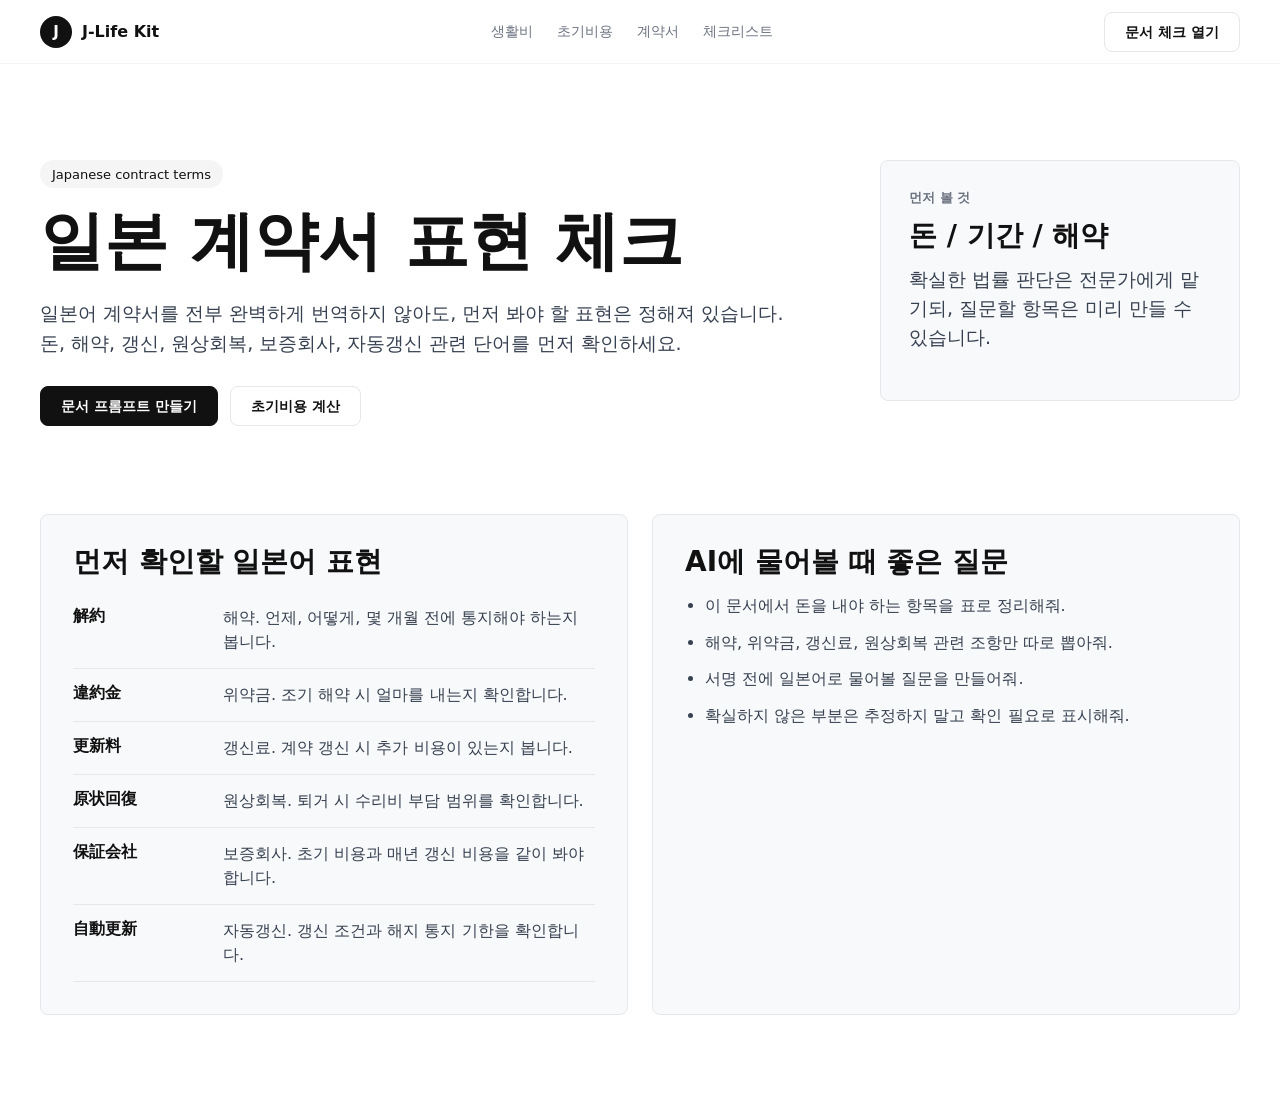
==== site/contract-check.html @ 6420df24 "Add SEO landing pages" ====
<!doctype html>
<html lang="ko">
  <head>
    <meta charset="utf-8">
    <meta name="viewport" content="width=device-width, initial-scale=1">
    <title>일본 계약서 표현 체크 | J-Life Kit</title>
    <meta name="description" content="일본 임대차 계약서와 안내문에서 먼저 확인해야 할 해약, 위약금, 갱신료, 원상회복, 보증회사 표현을 정리했습니다.">
    <link rel="canonical" href="https://attwist.github.io/project_koru/contract-check.html">
    <link rel="stylesheet" href="styles.css">
    <script async src="https://www.googletagmanager.com/gtag/js?id=G-FX58EGKP0C"></script>
    <script>
      window.dataLayer = window.dataLayer || [];
      function gtag(){dataLayer.push(arguments);}
      gtag("js", new Date());
      gtag("config", "G-FX58EGKP0C");
    </script>
  </head>
  <body class="seo-page">
    <header class="top-nav">
      <a class="brand" href="index.html">
        <span class="brand-mark">J</span>
        <span>J-Life Kit</span>
      </a>
      <nav class="nav-links" aria-label="SEO pages">
        <a href="living-cost.html">생활비</a>
        <a href="move-in-cost.html">초기비용</a>
        <a href="contract-check.html">계약서</a>
        <a href="moving-checklist.html">체크리스트</a>
      </nav>
      <a class="button-secondary nav-cta" href="index.html?tool=document&utm_source=seo_page&utm_medium=internal&utm_campaign=contract_check#tool-card">문서 체크 열기</a>
    </header>

    <main>
      <section class="seo-hero">
        <div>
          <span class="badge-pill">Japanese contract terms</span>
          <h1>일본 계약서 표현 체크</h1>
          <p>일본어 계약서를 전부 완벽하게 번역하지 않아도, 먼저 봐야 할 표현은 정해져 있습니다. 돈, 해약, 갱신, 원상회복, 보증회사, 자동갱신 관련 단어를 먼저 확인하세요.</p>
          <div class="seo-cta-row">
            <a class="button-primary" href="index.html?tool=document&utm_source=seo_page&utm_medium=internal&utm_campaign=contract_check#tool-card">문서 프롬프트 만들기</a>
            <a class="button-secondary" href="move-in-cost.html">초기비용 계산</a>
          </div>
        </div>
        <aside class="seo-stat-panel">
          <span>먼저 볼 것</span>
          <strong>돈 / 기간 / 해약</strong>
          <p>확실한 법률 판단은 전문가에게 맡기되, 질문할 항목은 미리 만들 수 있습니다.</p>
        </aside>
      </section>

      <section class="seo-layout">
        <article class="seo-panel">
          <h2>먼저 확인할 일본어 표현</h2>
          <table class="seo-table">
            <tbody>
              <tr><th>解約</th><td>해약. 언제, 어떻게, 몇 개월 전에 통지해야 하는지 봅니다.</td></tr>
              <tr><th>違約金</th><td>위약금. 조기 해약 시 얼마를 내는지 확인합니다.</td></tr>
              <tr><th>更新料</th><td>갱신료. 계약 갱신 시 추가 비용이 있는지 봅니다.</td></tr>
              <tr><th>原状回復</th><td>원상회복. 퇴거 시 수리비 부담 범위를 확인합니다.</td></tr>
              <tr><th>保証会社</th><td>보증회사. 초기 비용과 매년 갱신 비용을 같이 봐야 합니다.</td></tr>
              <tr><th>自動更新</th><td>자동갱신. 갱신 조건과 해지 통지 기한을 확인합니다.</td></tr>
            </tbody>
          </table>
        </article>

        <article class="seo-panel">
          <h2>AI에 물어볼 때 좋은 질문</h2>
          <ul class="seo-list">
            <li>이 문서에서 돈을 내야 하는 항목을 표로 정리해줘.</li>
            <li>해약, 위약금, 갱신료, 원상회복 관련 조항만 따로 뽑아줘.</li>
            <li>서명 전에 일본어로 물어볼 질문을 만들어줘.</li>
            <li>확실하지 않은 부분은 추정하지 말고 확인 필요로 표시해줘.</li>
          </ul>
        </article>
      </section>
    </main>
  </body>
</html>
---- site/styles.css ----
:root {
  --canvas: #ffffff;
  --primary: #111111;
  --primary-active: #242424;
  --surface-soft: #f8f9fa;
  --surface-card: #f5f5f5;
  --surface-strong: #e5e7eb;
  --surface-dark: #101010;
  --surface-dark-elevated: #1a1a1a;
  --hairline: #e5e7eb;
  --hairline-soft: #f3f4f6;
  --ink: #111111;
  --body: #374151;
  --muted: #6b7280;
  --muted-soft: #898989;
  --on-primary: #ffffff;
  --on-dark: #ffffff;
  --on-dark-soft: #a1a1aa;
  --accent: #3b82f6;
  --success: #10b981;
  --warning: #f59e0b;
  --error: #ef4444;
  --badge-orange: #fb923c;
  --badge-pink: #ec4899;
  --badge-violet: #8b5cf6;
  --badge-emerald: #34d399;
  --shadow-subtle: 0 1px 2px rgba(0, 0, 0, 0.05);
  --shadow-card: 0 4px 12px rgba(0, 0, 0, 0.08);
  --container: 1200px;
}

* {
  box-sizing: border-box;
}

html {
  scroll-behavior: smooth;
}

body {
  margin: 0;
  min-height: 100vh;
  color: var(--ink);
  background: var(--canvas);
  font-family: Inter, ui-sans-serif, system-ui, -apple-system, BlinkMacSystemFont, "Segoe UI", Roboto, sans-serif;
}

button,
input,
textarea {
  font: inherit;
}

button {
  cursor: pointer;
}

a {
  color: inherit;
  text-decoration: none;
}

h1,
h2,
h3,
p {
  margin-top: 0;
}

h1,
h2,
h3 {
  color: var(--ink);
  font-weight: 600;
  letter-spacing: 0;
}

h1 {
  margin-bottom: 24px;
  font-size: 64px;
  line-height: 1.05;
}

h2 {
  margin-bottom: 14px;
  font-size: 48px;
  line-height: 1.1;
}

h3 {
  margin-bottom: 10px;
  font-size: 18px;
  line-height: 1.35;
}

p {
  color: var(--body);
  line-height: 1.55;
}

.top-nav {
  position: sticky;
  top: 0;
  z-index: 20;
  display: grid;
  grid-template-columns: auto 1fr auto;
  align-items: center;
  gap: 24px;
  min-height: 64px;
  padding: 0 max(24px, calc((100vw - var(--container)) / 2));
  border-bottom: 1px solid var(--hairline-soft);
  background: rgba(255, 255, 255, 0.94);
  backdrop-filter: blur(12px);
}

.brand {
  display: inline-flex;
  align-items: center;
  gap: 10px;
  color: var(--ink);
  font-size: 16px;
  font-weight: 700;
  white-space: nowrap;
}

.brand-mark {
  display: inline-grid;
  place-items: center;
  width: 32px;
  height: 32px;
  border-radius: 50%;
  color: var(--on-primary);
  background: var(--primary);
  font-size: 15px;
  font-weight: 800;
}

.nav-links {
  display: flex;
  justify-content: center;
  gap: 24px;
}

.nav-links a,
.footer-links a {
  color: var(--muted);
  font-size: 14px;
  font-weight: 500;
}

.nav-actions {
  display: flex;
  align-items: center;
  justify-content: flex-end;
  gap: 10px;
}

.lang-switch,
.nav-pill-group {
  display: flex;
  align-items: center;
  gap: 4px;
  padding: 6px;
  border-radius: 9999px;
  background: var(--surface-soft);
}

.lang-button,
.tab {
  min-height: 36px;
  border: 0;
  border-radius: 8px;
  background: transparent;
  color: var(--muted);
  font-size: 14px;
  font-weight: 600;
}

.lang-button {
  min-width: 40px;
}

.tab {
  min-width: 96px;
  padding: 0 14px;
}

.lang-button.active,
.tab.active {
  color: var(--ink);
  background: var(--canvas);
  box-shadow: var(--shadow-subtle);
}

.button-primary,
.button-secondary {
  display: inline-flex;
  align-items: center;
  justify-content: center;
  min-height: 40px;
  padding: 0 20px;
  border-radius: 8px;
  font-size: 14px;
  font-weight: 600;
  line-height: 1;
}

.button-primary {
  border: 1px solid var(--primary);
  color: var(--on-primary);
  background: var(--primary);
}

.button-primary:active {
  background: var(--primary-active);
}

.button-secondary {
  border: 1px solid var(--hairline);
  color: var(--ink);
  background: var(--canvas);
}

.full-width {
  width: 100%;
}

.hero-band {
  display: grid;
  grid-template-columns: minmax(0, 0.82fr) minmax(620px, 1.18fr);
  gap: 48px;
  width: min(var(--container), calc(100% - 48px));
  margin: 0 auto;
  padding: 96px 0;
}

.hero-copy {
  align-self: center;
}

.hero-lede {
  max-width: 560px;
  margin-bottom: 28px;
  color: var(--body);
  font-size: 18px;
}

.hero-actions {
  display: flex;
  flex-wrap: wrap;
  gap: 12px;
  margin-bottom: 32px;
}

.hero-proof {
  display: grid;
  grid-template-columns: repeat(3, minmax(0, 1fr));
  gap: 12px;
  max-width: 520px;
}

.hero-proof div {
  padding: 16px;
  border: 1px solid var(--hairline);
  border-radius: 12px;
  background: var(--canvas);
}

.hero-proof strong {
  display: block;
  margin-bottom: 4px;
  color: var(--ink);
  font-size: 28px;
  font-weight: 600;
  line-height: 1;
}

.hero-proof span {
  color: var(--muted);
  font-size: 13px;
  font-weight: 500;
}

.badge-pill {
  display: inline-flex;
  align-items: center;
  min-height: 28px;
  margin-bottom: 20px;
  padding: 0 12px;
  border-radius: 9999px;
  color: var(--ink);
  background: var(--surface-card);
  font-size: 13px;
  font-weight: 500;
}

.hero-app-mockup-card {
  min-width: 0;
  border: 1px solid var(--hairline);
  border-radius: 16px;
  background: var(--canvas);
  box-shadow: var(--shadow-card);
  overflow: hidden;
}

.product-chrome {
  display: flex;
  align-items: center;
  justify-content: space-between;
  gap: 16px;
  min-height: 56px;
  padding: 0 20px;
  border-bottom: 1px solid var(--hairline);
  background: var(--surface-soft);
}

.window-dots {
  display: inline-flex;
  gap: 7px;
}

.window-dots span {
  width: 10px;
  height: 10px;
  border-radius: 50%;
  background: var(--surface-strong);
}

.window-dots span:nth-child(1) {
  background: var(--badge-orange);
}

.window-dots span:nth-child(2) {
  background: var(--warning);
}

.window-dots span:nth-child(3) {
  background: var(--success);
}

.chrome-title {
  display: flex;
  align-items: center;
  gap: 10px;
  color: var(--muted);
  font-size: 13px;
  font-weight: 500;
}

.chrome-title strong {
  display: inline-flex;
  align-items: center;
  min-height: 24px;
  padding: 0 8px;
  border-radius: 9999px;
  color: var(--ink);
  background: var(--canvas);
  font-size: 12px;
  font-weight: 700;
}

.tabs {
  margin: 18px 20px 0;
  overflow-x: auto;
}

.tool-panel {
  display: none;
  padding: 24px 20px 20px;
}

.tool-panel.active {
  display: block;
}

.panel-copy {
  display: flex;
  align-items: flex-end;
  justify-content: space-between;
  gap: 24px;
  margin-bottom: 18px;
}

.panel-copy h2 {
  margin-bottom: 0;
  font-size: 28px;
  line-height: 1.2;
}

.panel-copy p {
  max-width: 420px;
  margin-bottom: 0;
  color: var(--muted);
  font-size: 14px;
}

.grid {
  display: grid;
  gap: 16px;
}

.two-col {
  grid-template-columns: minmax(0, 1.08fr) minmax(280px, 0.92fr);
}

.input-panel {
  display: grid;
  grid-template-columns: repeat(2, minmax(0, 1fr));
  gap: 12px;
  align-content: start;
}

label {
  display: grid;
  gap: 6px;
  color: var(--muted);
  font-size: 13px;
  font-weight: 600;
}

input,
textarea {
  width: 100%;
  border: 1px solid var(--hairline);
  border-radius: 8px;
  background: var(--canvas);
  color: var(--ink);
  outline: none;
}

input {
  min-height: 40px;
  padding: 0 14px;
}

textarea {
  resize: vertical;
  padding: 12px 14px;
  line-height: 1.5;
}

input:focus,
textarea:focus {
  border-color: var(--ink);
}

.result-panel,
.progress-box {
  display: grid;
  gap: 12px;
  align-content: start;
  min-height: 100%;
  padding: 18px;
  border-radius: 12px;
  background: var(--surface-card);
}

.input-warning {
  display: none;
  padding: 10px 12px;
  border: 1px solid #fde68a;
  border-radius: 8px;
  color: #92400e;
  background: #fffbeb;
  font-size: 13px;
  line-height: 1.45;
}

.input-warning.active {
  display: block;
}

.metric {
  display: flex;
  align-items: center;
  justify-content: space-between;
  gap: 12px;
  min-height: 56px;
  padding: 12px 14px;
  border: 1px solid var(--hairline);
  border-radius: 8px;
  background: var(--canvas);
}

.metric span {
  color: var(--muted);
  font-size: 13px;
  font-weight: 600;
}

.metric strong {
  color: var(--ink);
  font-size: 22px;
  font-weight: 600;
  line-height: 1;
}

.primary-metric {
  color: var(--on-dark);
  border-color: var(--surface-dark);
  background: var(--surface-dark);
}

.primary-metric span,
.primary-metric strong {
  color: var(--on-dark);
}

.breakdown {
  display: grid;
  gap: 8px;
}

.breakdown-row {
  display: flex;
  justify-content: space-between;
  gap: 10px;
  min-height: 30px;
  color: var(--muted);
  font-size: 14px;
}

.breakdown-row strong {
  color: var(--ink);
  font-weight: 600;
}

.check-layout {
  display: grid;
  grid-template-columns: 250px minmax(0, 1fr);
  gap: 16px;
}

.progress-box strong {
  color: var(--ink);
  font-size: 36px;
  font-weight: 600;
  line-height: 1;
}

.progress-box > span {
  color: var(--muted);
  font-size: 13px;
  font-weight: 600;
}

.progress-track {
  height: 10px;
  overflow: hidden;
  border-radius: 9999px;
  background: var(--surface-strong);
}

#progress-fill {
  width: 0%;
  height: 100%;
  background: var(--primary);
  transition: width 0.2s ease;
}

.checklist {
  display: grid;
  grid-template-columns: repeat(2, minmax(0, 1fr));
  gap: 10px;
}

.check-item {
  display: flex;
  align-items: flex-start;
  gap: 10px;
  min-height: 58px;
  padding: 12px;
  border: 1px solid var(--hairline);
  border-radius: 12px;
  background: var(--canvas);
}

.check-item input {
  width: 18px;
  min-width: 18px;
  height: 18px;
  min-height: 18px;
  margin-top: 2px;
  accent-color: var(--primary);
}

.check-item span {
  color: var(--body);
  font-size: 14px;
  line-height: 1.42;
}

.document-input-panel {
  grid-template-columns: 1fr;
}

.upload-card {
  grid-column: 1 / -1;
  padding: 14px;
  border: 1px dashed var(--surface-strong);
  border-radius: 12px;
  background: var(--surface-soft);
}

.upload-card input {
  min-height: auto;
  padding: 0;
  border: 0;
  border-radius: 0;
  background: transparent;
}

.upload-card small {
  color: var(--muted);
  font-size: 12px;
  font-weight: 500;
  line-height: 1.45;
}

.image-preview {
  display: grid;
  grid-column: 1 / -1;
  place-items: center;
  min-height: 150px;
  overflow: hidden;
  border: 1px solid var(--hairline);
  border-radius: 12px;
  background: var(--canvas);
}

.image-preview.empty {
  padding: 18px;
  color: var(--muted);
  font-size: 13px;
  text-align: center;
}

.image-preview img {
  display: block;
  width: 100%;
  max-height: 260px;
  object-fit: contain;
}

.wide-field {
  grid-column: 1 / -1;
}

.doc-result {
  display: grid;
  gap: 8px;
}

.doc-result h3 {
  margin-bottom: 0;
  font-size: 16px;
}

.chips {
  display: flex;
  flex-wrap: wrap;
  gap: 8px;
  min-height: 40px;
}

.chip {
  display: inline-flex;
  align-items: center;
  min-height: 30px;
  padding: 0 10px;
  border-radius: 9999px;
  color: var(--ink);
  background: #fee2e2;
  font-size: 13px;
  font-weight: 600;
}

.chip.low {
  background: #dbeafe;
}

.section {
  width: min(var(--container), calc(100% - 48px));
  margin: 0 auto;
  padding: 96px 0;
  border-top: 1px solid var(--hairline-soft);
}

.section-heading {
  max-width: 760px;
  margin-bottom: 32px;
}

.section-heading.compact {
  max-width: 620px;
}

.section-heading h2 {
  margin-bottom: 14px;
}

.section-heading p {
  max-width: 680px;
  color: var(--muted);
  font-size: 17px;
}

.command-center {
  border-top: 0;
  padding-top: 0;
}

.command-grid {
  display: grid;
  grid-template-columns: 1.2fr 0.9fr 0.9fr;
  gap: 18px;
  margin-bottom: 18px;
}

.command-card {
  display: grid;
  align-content: start;
  gap: 12px;
  min-height: 260px;
  padding: 24px;
  border: 1px solid var(--hairline);
  border-radius: 12px;
  background: var(--canvas);
  box-shadow: var(--shadow-subtle);
}

.featured-command {
  color: var(--on-dark);
  border-color: var(--surface-dark);
  background: var(--surface-dark);
}

.command-card h3 {
  margin-bottom: 0;
  font-size: 22px;
}

.command-card p {
  margin-bottom: 8px;
  color: var(--muted);
}

.featured-command h3,
.featured-command p {
  color: var(--on-dark);
}

.featured-command p {
  color: var(--on-dark-soft);
}

.command-label {
  color: var(--muted-soft);
  font-size: 13px;
  font-weight: 700;
}

.featured-command .command-label {
  color: var(--on-dark-soft);
}

.metric-strip {
  display: grid;
  grid-template-columns: repeat(4, minmax(0, 1fr));
  border: 1px solid var(--hairline);
  border-radius: 12px;
  overflow: hidden;
  background: var(--canvas);
}

.metric-strip div {
  display: grid;
  gap: 5px;
  min-height: 92px;
  padding: 18px;
  border-right: 1px solid var(--hairline);
}

.metric-strip div:last-child {
  border-right: 0;
}

.metric-strip span {
  color: var(--muted);
  font-size: 13px;
  font-weight: 600;
}

.metric-strip strong {
  color: var(--ink);
  font-size: 18px;
  font-weight: 600;
}

.feature-band {
  border-top: 0;
}

.feature-grid,
.workflow-grid {
  display: grid;
  grid-template-columns: repeat(3, minmax(0, 1fr));
  gap: 24px;
}

.feature-card {
  min-height: 250px;
  padding: 32px;
  border-radius: 12px;
  background: var(--surface-card);
}

.feature-card p,
.product-mockup-card p,
.seed-card p {
  margin-bottom: 0;
  color: var(--muted);
}

.mini-icon {
  display: grid;
  place-items: center;
  width: 40px;
  height: 40px;
  margin-bottom: 28px;
  border-radius: 50%;
  color: var(--ink);
  background: var(--canvas);
  font-weight: 800;
}

.workflow-band {
  background: var(--canvas);
}

.product-mockup-card {
  min-height: 210px;
  padding: 24px;
  border: 1px solid var(--hairline);
  border-radius: 12px;
  background: var(--canvas);
  box-shadow: var(--shadow-subtle);
}

.step {
  display: inline-grid;
  place-items: center;
  width: 36px;
  height: 36px;
  margin-bottom: 26px;
  border-radius: 50%;
  color: var(--on-primary);
  background: var(--primary);
  font-size: 13px;
  font-weight: 700;
}

.content-band {
  width: 100%;
  max-width: none;
  padding-right: max(24px, calc((100vw - var(--container)) / 2));
  padding-left: max(24px, calc((100vw - var(--container)) / 2));
  background: var(--surface-soft);
}

.seed-grid {
  display: grid;
  grid-template-columns: repeat(4, minmax(0, 1fr));
  gap: 18px;
  width: min(var(--container), 100%);
}

.seed-card {
  min-height: 230px;
  padding: 24px;
  border: 1px solid var(--hairline);
  border-radius: 12px;
  background: var(--canvas);
}

.seed-card span {
  display: inline-flex;
  margin-bottom: 34px;
  color: var(--muted-soft);
  font-size: 13px;
  font-weight: 700;
}

.cta-band-light {
  display: grid;
  justify-items: center;
  width: min(var(--container), calc(100% - 48px));
  margin: 96px auto;
  padding: 48px;
  border-radius: 12px;
  background: var(--surface-card);
  text-align: center;
}

.cta-band-light h2 {
  max-width: 780px;
  margin-bottom: 12px;
  font-size: 36px;
  line-height: 1.15;
}

.cta-band-light p {
  max-width: 640px;
  margin-bottom: 24px;
  color: var(--muted);
}

.footer {
  color: var(--on-dark-soft);
  background: var(--surface-dark);
}

.footer-inner {
  display: grid;
  grid-template-columns: minmax(0, 1fr) auto;
  gap: 48px;
  width: min(var(--container), calc(100% - 48px));
  margin: 0 auto;
  padding: 64px 0;
}

.brand.on-dark {
  margin-bottom: 18px;
  color: var(--on-dark);
}

.brand.on-dark .brand-mark {
  color: var(--surface-dark);
  background: var(--on-dark);
}

.footer p {
  max-width: 560px;
  margin-bottom: 0;
  color: var(--on-dark-soft);
  font-size: 14px;
}

.footer-links {
  display: grid;
  grid-template-columns: repeat(2, minmax(120px, 1fr));
  gap: 12px 24px;
  align-content: start;
}

.footer-links a {
  color: var(--on-dark-soft);
}

.seo-page {
  background: var(--canvas);
}

.seo-hero {
  display: grid;
  grid-template-columns: minmax(0, 1fr) 360px;
  gap: 48px;
  width: min(var(--container), calc(100% - 48px));
  margin: 0 auto;
  padding: 96px 0 64px;
}

.seo-hero h1 {
  max-width: 820px;
}

.seo-hero p {
  max-width: 760px;
  font-size: 19px;
}

.seo-cta-row {
  display: flex;
  flex-wrap: wrap;
  gap: 12px;
  margin-top: 28px;
}

.seo-stat-panel,
.seo-panel {
  border: 1px solid var(--hairline);
  border-radius: 8px;
  background: var(--surface-soft);
}

.seo-stat-panel {
  align-self: start;
  padding: 28px;
}

.seo-stat-panel span {
  display: block;
  margin-bottom: 12px;
  color: var(--muted);
  font-size: 13px;
  font-weight: 700;
  text-transform: uppercase;
}

.seo-stat-panel strong {
  display: block;
  margin-bottom: 12px;
  font-size: 28px;
  line-height: 1.2;
}

.seo-layout {
  display: grid;
  grid-template-columns: repeat(2, minmax(0, 1fr));
  gap: 24px;
  width: min(var(--container), calc(100% - 48px));
  margin: 0 auto;
  padding: 24px 0 96px;
}

.seo-panel {
  padding: 32px;
}

.seo-panel h2 {
  font-size: 28px;
}

.seo-list {
  display: grid;
  gap: 12px;
  padding-left: 20px;
  color: var(--body);
  line-height: 1.55;
}

.seo-table {
  width: 100%;
  border-collapse: collapse;
}

.seo-table th,
.seo-table td {
  padding: 14px 0;
  border-bottom: 1px solid var(--hairline);
  text-align: left;
  vertical-align: top;
}

.seo-table th {
  width: 150px;
  padding-right: 20px;
  color: var(--ink);
  font-weight: 700;
}

.seo-table td {
  color: var(--body);
  line-height: 1.5;
}

.seo-cost-list {
  display: grid;
  gap: 10px;
}

.seo-cost-list div {
  display: flex;
  justify-content: space-between;
  gap: 18px;
  padding: 14px 0;
  border-bottom: 1px solid var(--hairline);
}

.seo-cost-list span {
  color: var(--body);
}

.seo-cost-list strong {
  white-space: nowrap;
}

.seo-cost-list .total {
  margin-top: 8px;
  padding-top: 20px;
  border-top: 2px solid var(--ink);
  border-bottom: 0;
  font-size: 18px;
}

@media (max-width: 1120px) {
  .hero-band {
    grid-template-columns: 1fr;
  }

  .hero-copy {
    max-width: 760px;
  }

  .feature-grid,
  .workflow-grid {
    grid-template-columns: repeat(2, minmax(0, 1fr));
  }

  .command-grid {
    grid-template-columns: 1fr;
  }

  .metric-strip {
    grid-template-columns: repeat(2, minmax(0, 1fr));
  }

  .metric-strip div:nth-child(2) {
    border-right: 0;
  }

  .metric-strip div:nth-child(-n + 2) {
    border-bottom: 1px solid var(--hairline);
  }

  .seed-grid {
    grid-template-columns: repeat(2, minmax(0, 1fr));
  }

  .seo-hero {
    grid-template-columns: 1fr;
  }
}

@media (max-width: 820px) {
  h1 {
    font-size: 42px;
  }

  h2 {
    font-size: 32px;
  }

  .top-nav {
    grid-template-columns: 1fr auto;
    min-height: auto;
    padding: 14px 16px;
  }

  .nav-links,
  .nav-cta {
    display: none;
  }

  .nav-actions {
    gap: 0;
  }

  .hero-band,
  .section,
  .cta-band-light,
  .footer-inner {
    width: min(100% - 24px, var(--container));
  }

  .hero-band,
  .section {
    padding: 64px 0;
  }

  .hero-proof,
  .feature-grid,
  .workflow-grid,
  .seed-grid,
  .metric-strip,
  .two-col,
  .check-layout,
  .checklist {
    grid-template-columns: 1fr;
  }

  .metric-strip div {
    border-right: 0;
    border-bottom: 1px solid var(--hairline);
  }

  .metric-strip div:last-child {
    border-bottom: 0;
  }

  .hero-app-mockup-card {
    border-radius: 12px;
  }

  .product-chrome {
    padding: 0 14px;
  }

  .tabs {
    margin-right: 14px;
    margin-left: 14px;
  }

  .tab {
    min-width: 88px;
  }

  .tool-panel {
    padding: 18px 14px 14px;
  }

  .panel-copy {
    display: block;
  }

  .panel-copy h2 {
    margin-bottom: 8px;
    font-size: 24px;
  }

  .input-panel {
    grid-template-columns: 1fr;
  }

  .content-band {
    padding-right: 12px;
    padding-left: 12px;
  }

  .cta-band-light {
    margin: 64px auto;
    padding: 32px 20px;
  }

  .footer-inner {
    grid-template-columns: 1fr;
  }

  .seo-hero,
  .seo-layout {
    grid-template-columns: 1fr;
    width: min(100% - 24px, var(--container));
  }
}

@media (max-width: 520px) {
  h1 {
    font-size: 34px;
  }

  .hero-lede,
  .section-heading p {
    font-size: 16px;
  }

  .hero-actions,
  .button-primary,
  .button-secondary {
    width: 100%;
  }

  .lang-switch {
    padding: 4px;
  }

  .lang-button {
    min-width: 34px;
    min-height: 34px;
  }

  .chrome-title span {
    display: none;
  }
}
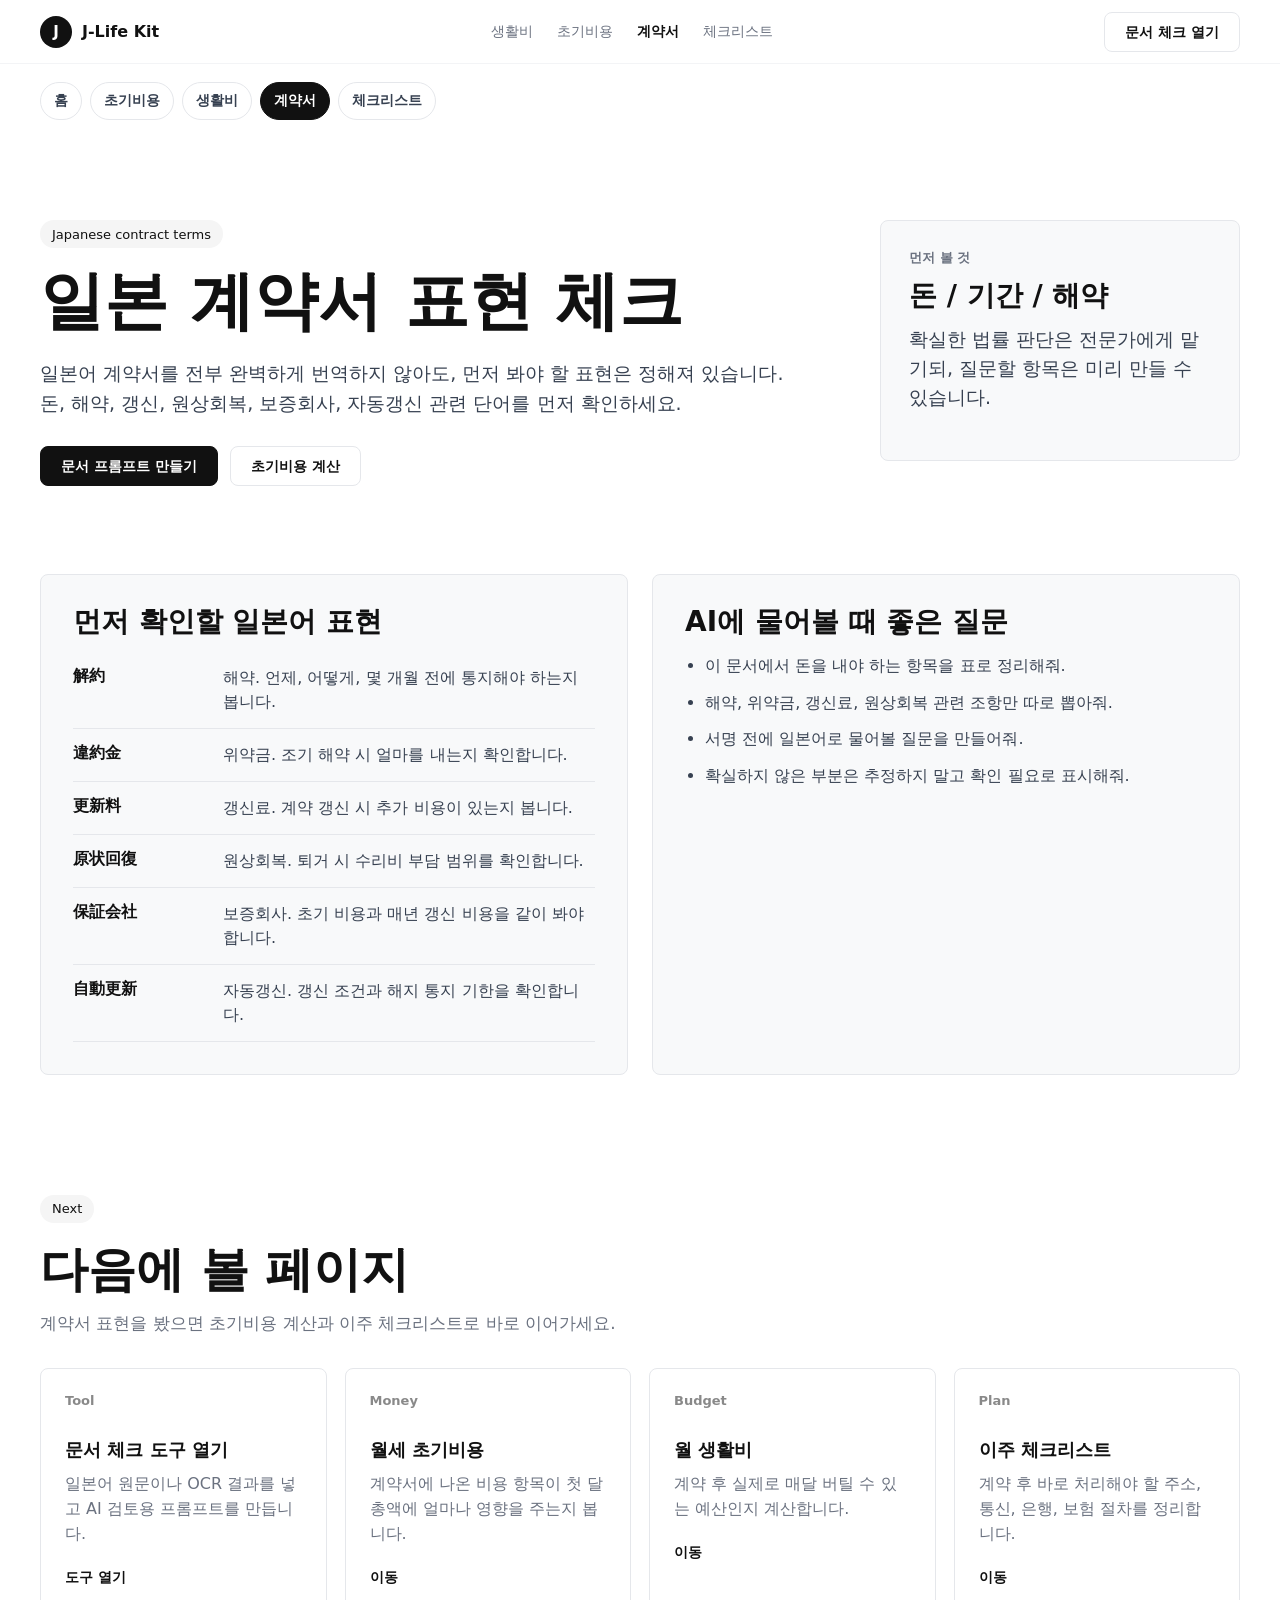
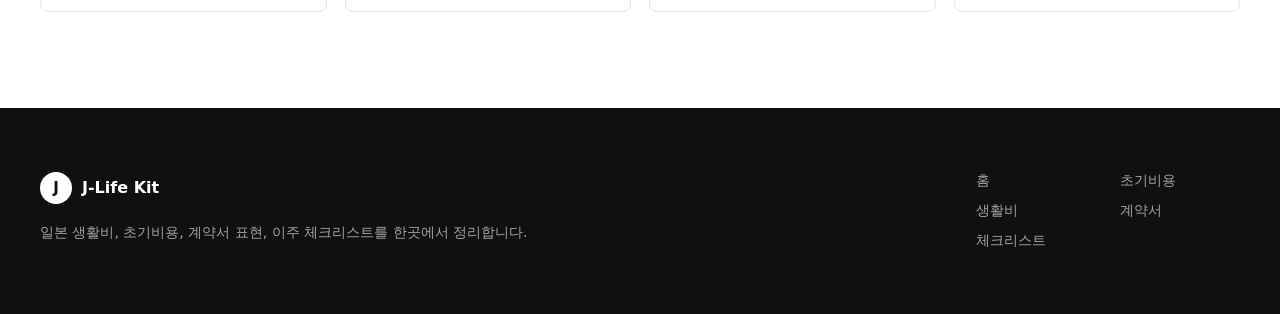
==== commit 4dc935f6: "Improve page navigation" ====
--- a/site/contract-check.html
+++ b/site/contract-check.html
@@ -24,11 +24,19 @@
       <nav class="nav-links" aria-label="SEO pages">
         <a href="living-cost.html">생활비</a>
         <a href="move-in-cost.html">초기비용</a>
-        <a href="contract-check.html">계약서</a>
+        <a href="contract-check.html" aria-current="page">계약서</a>
         <a href="moving-checklist.html">체크리스트</a>
       </nav>
       <a class="button-secondary nav-cta" href="index.html?tool=document&utm_source=seo_page&utm_medium=internal&utm_campaign=contract_check#tool-card">문서 체크 열기</a>
     </header>
+
+    <nav class="page-jump-nav" aria-label="J-Life Kit pages">
+      <a href="index.html">홈</a>
+      <a href="move-in-cost.html">초기비용</a>
+      <a href="living-cost.html">생활비</a>
+      <a href="contract-check.html" aria-current="page">계약서</a>
+      <a href="moving-checklist.html">체크리스트</a>
+    </nav>
 
     <main>
       <section class="seo-hero">
@@ -73,6 +81,59 @@
           </ul>
         </article>
       </section>
+
+      <section class="seo-next" aria-labelledby="next-pages-heading">
+        <div class="section-heading compact">
+          <span class="badge-pill">Next</span>
+          <h2 id="next-pages-heading">다음에 볼 페이지</h2>
+          <p>계약서 표현을 봤으면 초기비용 계산과 이주 체크리스트로 바로 이어가세요.</p>
+        </div>
+        <div class="guide-grid">
+          <a class="guide-card" href="index.html?tool=document&utm_source=seo_page&utm_medium=internal&utm_campaign=contract_check#tool-card">
+            <span>Tool</span>
+            <h3>문서 체크 도구 열기</h3>
+            <p>일본어 원문이나 OCR 결과를 넣고 AI 검토용 프롬프트를 만듭니다.</p>
+            <strong>도구 열기</strong>
+          </a>
+          <a class="guide-card" href="move-in-cost.html">
+            <span>Money</span>
+            <h3>월세 초기비용</h3>
+            <p>계약서에 나온 비용 항목이 첫 달 총액에 얼마나 영향을 주는지 봅니다.</p>
+            <strong>이동</strong>
+          </a>
+          <a class="guide-card" href="living-cost.html">
+            <span>Budget</span>
+            <h3>월 생활비</h3>
+            <p>계약 후 실제로 매달 버틸 수 있는 예산인지 계산합니다.</p>
+            <strong>이동</strong>
+          </a>
+          <a class="guide-card" href="moving-checklist.html">
+            <span>Plan</span>
+            <h3>이주 체크리스트</h3>
+            <p>계약 후 바로 처리해야 할 주소, 통신, 은행, 보험 절차를 정리합니다.</p>
+            <strong>이동</strong>
+          </a>
+        </div>
+      </section>
     </main>
+
+    <footer class="footer">
+      <div class="footer-inner">
+        <div>
+          <a class="brand on-dark" href="index.html">
+            <span class="brand-mark">J</span>
+            <span>J-Life Kit</span>
+          </a>
+          <p>일본 생활비, 초기비용, 계약서 표현, 이주 체크리스트를 한곳에서 정리합니다.</p>
+        </div>
+        <div class="footer-links">
+          <a href="index.html">홈</a>
+          <a href="move-in-cost.html">초기비용</a>
+          <a href="living-cost.html">생활비</a>
+          <a href="contract-check.html">계약서</a>
+          <a href="moving-checklist.html">체크리스트</a>
+        </div>
+      </div>
+    </footer>
   </body>
 </html>
--- a/site/styles.css
+++ b/site/styles.css
@@ -148,6 +148,11 @@
   font-weight: 500;
 }
 
+.nav-links a[aria-current="page"] {
+  color: var(--ink);
+  font-weight: 700;
+}
+
 .nav-actions {
   display: flex;
   align-items: center;
@@ -817,7 +822,8 @@
 
 .feature-card p,
 .product-mockup-card p,
-.seed-card p {
+.seed-card p,
+.guide-card p {
   margin-bottom: 0;
   color: var(--muted);
 }
@@ -891,6 +897,47 @@
   font-weight: 700;
 }
 
+.guide-band {
+  padding-top: 88px;
+}
+
+.guide-grid {
+  display: grid;
+  grid-template-columns: repeat(4, minmax(0, 1fr));
+  gap: 18px;
+}
+
+.guide-card {
+  display: grid;
+  align-content: start;
+  min-height: 230px;
+  padding: 24px;
+  border: 1px solid var(--hairline);
+  border-radius: 8px;
+  background: var(--canvas);
+  transition: border-color 160ms ease, transform 160ms ease, box-shadow 160ms ease;
+}
+
+.guide-card:hover {
+  transform: translateY(-2px);
+  border-color: var(--primary);
+  box-shadow: var(--shadow-card);
+}
+
+.guide-card span {
+  display: inline-flex;
+  margin-bottom: 30px;
+  color: var(--muted-soft);
+  font-size: 13px;
+  font-weight: 700;
+}
+
+.guide-card strong {
+  margin-top: 22px;
+  color: var(--ink);
+  font-size: 14px;
+}
+
 .cta-band-light {
   display: grid;
   justify-items: center;
@@ -961,6 +1008,32 @@
   background: var(--canvas);
 }
 
+.page-jump-nav {
+  display: flex;
+  gap: 8px;
+  overflow-x: auto;
+  width: min(var(--container), calc(100% - 48px));
+  margin: 18px auto 0;
+  padding-bottom: 4px;
+}
+
+.page-jump-nav a {
+  flex: 0 0 auto;
+  padding: 9px 13px;
+  border: 1px solid var(--hairline);
+  border-radius: 999px;
+  color: var(--body);
+  background: var(--canvas);
+  font-size: 14px;
+  font-weight: 600;
+}
+
+.page-jump-nav a[aria-current="page"] {
+  color: var(--on-primary);
+  border-color: var(--primary);
+  background: var(--primary);
+}
+
 .seo-hero {
   display: grid;
   grid-template-columns: minmax(0, 1fr) 360px;
@@ -1018,6 +1091,12 @@
   display: grid;
   grid-template-columns: repeat(2, minmax(0, 1fr));
   gap: 24px;
+  width: min(var(--container), calc(100% - 48px));
+  margin: 0 auto;
+  padding: 24px 0 96px;
+}
+
+.seo-next {
   width: min(var(--container), calc(100% - 48px));
   margin: 0 auto;
   padding: 24px 0 96px;
@@ -1103,7 +1182,8 @@
   }
 
   .feature-grid,
-  .workflow-grid {
+  .workflow-grid,
+  .guide-grid {
     grid-template-columns: repeat(2, minmax(0, 1fr));
   }
 
@@ -1156,10 +1236,32 @@
     gap: 0;
   }
 
+  .seo-page .top-nav {
+    grid-template-columns: 1fr;
+    align-items: stretch;
+    gap: 12px;
+  }
+
+  .seo-page .nav-links {
+    display: flex;
+    justify-content: flex-start;
+    gap: 14px;
+    overflow-x: auto;
+    width: 100%;
+    padding-bottom: 2px;
+  }
+
+  .seo-page .nav-cta {
+    display: inline-flex;
+    width: 100%;
+  }
+
   .hero-band,
   .section,
   .cta-band-light,
-  .footer-inner {
+  .footer-inner,
+  .seo-next,
+  .page-jump-nav {
     width: min(100% - 24px, var(--container));
   }
 
@@ -1237,7 +1339,8 @@
   }
 
   .seo-hero,
-  .seo-layout {
+  .seo-layout,
+  .guide-grid {
     grid-template-columns: 1fr;
     width: min(100% - 24px, var(--container));
   }
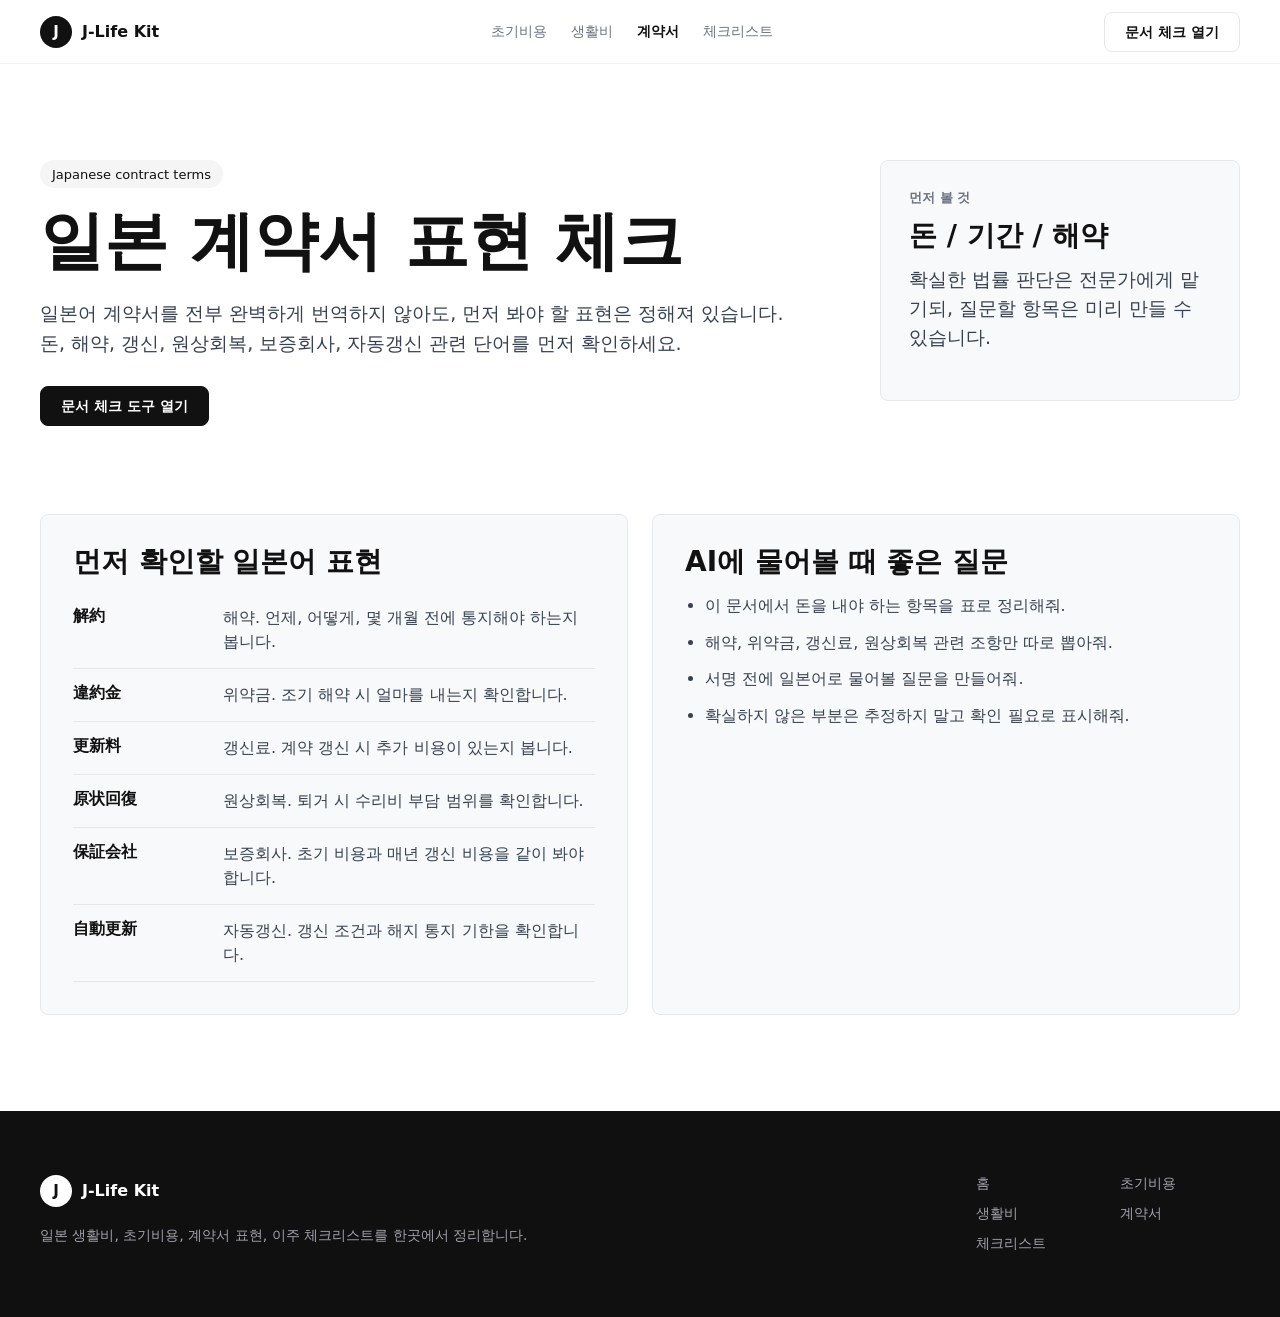
==== commit 26da66f6: "Simplify navigation UX" ====
--- a/site/contract-check.html
+++ b/site/contract-check.html
@@ -22,21 +22,13 @@
         <span>J-Life Kit</span>
       </a>
       <nav class="nav-links" aria-label="SEO pages">
+        <a href="move-in-cost.html">초기비용</a>
         <a href="living-cost.html">생활비</a>
-        <a href="move-in-cost.html">초기비용</a>
         <a href="contract-check.html" aria-current="page">계약서</a>
         <a href="moving-checklist.html">체크리스트</a>
       </nav>
       <a class="button-secondary nav-cta" href="index.html?tool=document&utm_source=seo_page&utm_medium=internal&utm_campaign=contract_check#tool-card">문서 체크 열기</a>
     </header>
-
-    <nav class="page-jump-nav" aria-label="J-Life Kit pages">
-      <a href="index.html">홈</a>
-      <a href="move-in-cost.html">초기비용</a>
-      <a href="living-cost.html">생활비</a>
-      <a href="contract-check.html" aria-current="page">계약서</a>
-      <a href="moving-checklist.html">체크리스트</a>
-    </nav>
 
     <main>
       <section class="seo-hero">
@@ -45,8 +37,7 @@
           <h1>일본 계약서 표현 체크</h1>
           <p>일본어 계약서를 전부 완벽하게 번역하지 않아도, 먼저 봐야 할 표현은 정해져 있습니다. 돈, 해약, 갱신, 원상회복, 보증회사, 자동갱신 관련 단어를 먼저 확인하세요.</p>
           <div class="seo-cta-row">
-            <a class="button-primary" href="index.html?tool=document&utm_source=seo_page&utm_medium=internal&utm_campaign=contract_check#tool-card">문서 프롬프트 만들기</a>
-            <a class="button-secondary" href="move-in-cost.html">초기비용 계산</a>
+            <a class="button-primary" href="index.html?tool=document&utm_source=seo_page&utm_medium=internal&utm_campaign=contract_check#tool-card">문서 체크 도구 열기</a>
           </div>
         </div>
         <aside class="seo-stat-panel">
@@ -82,39 +73,6 @@
         </article>
       </section>
 
-      <section class="seo-next" aria-labelledby="next-pages-heading">
-        <div class="section-heading compact">
-          <span class="badge-pill">Next</span>
-          <h2 id="next-pages-heading">다음에 볼 페이지</h2>
-          <p>계약서 표현을 봤으면 초기비용 계산과 이주 체크리스트로 바로 이어가세요.</p>
-        </div>
-        <div class="guide-grid">
-          <a class="guide-card" href="index.html?tool=document&utm_source=seo_page&utm_medium=internal&utm_campaign=contract_check#tool-card">
-            <span>Tool</span>
-            <h3>문서 체크 도구 열기</h3>
-            <p>일본어 원문이나 OCR 결과를 넣고 AI 검토용 프롬프트를 만듭니다.</p>
-            <strong>도구 열기</strong>
-          </a>
-          <a class="guide-card" href="move-in-cost.html">
-            <span>Money</span>
-            <h3>월세 초기비용</h3>
-            <p>계약서에 나온 비용 항목이 첫 달 총액에 얼마나 영향을 주는지 봅니다.</p>
-            <strong>이동</strong>
-          </a>
-          <a class="guide-card" href="living-cost.html">
-            <span>Budget</span>
-            <h3>월 생활비</h3>
-            <p>계약 후 실제로 매달 버틸 수 있는 예산인지 계산합니다.</p>
-            <strong>이동</strong>
-          </a>
-          <a class="guide-card" href="moving-checklist.html">
-            <span>Plan</span>
-            <h3>이주 체크리스트</h3>
-            <p>계약 후 바로 처리해야 할 주소, 통신, 은행, 보험 절차를 정리합니다.</p>
-            <strong>이동</strong>
-          </a>
-        </div>
-      </section>
     </main>
 
     <footer class="footer">
--- a/site/styles.css
+++ b/site/styles.css
@@ -250,6 +250,41 @@
   font-size: 18px;
 }
 
+.hero-page-grid {
+  display: grid;
+  grid-template-columns: repeat(2, minmax(0, 1fr));
+  gap: 10px;
+  max-width: 560px;
+  margin-bottom: 22px;
+}
+
+.hero-page-card {
+  display: grid;
+  gap: 5px;
+  min-height: 78px;
+  padding: 15px;
+  border: 1px solid var(--hairline);
+  border-radius: 8px;
+  background: var(--surface-soft);
+}
+
+.hero-page-card:hover {
+  border-color: var(--primary);
+  background: var(--canvas);
+}
+
+.hero-page-card span {
+  color: var(--ink);
+  font-size: 16px;
+  font-weight: 700;
+}
+
+.hero-page-card small {
+  color: var(--muted);
+  font-size: 13px;
+  line-height: 1.35;
+}
+
 .hero-actions {
   display: flex;
   flex-wrap: wrap;
@@ -1271,6 +1306,7 @@
   }
 
   .hero-proof,
+  .hero-page-grid,
   .feature-grid,
   .workflow-grid,
   .seed-grid,
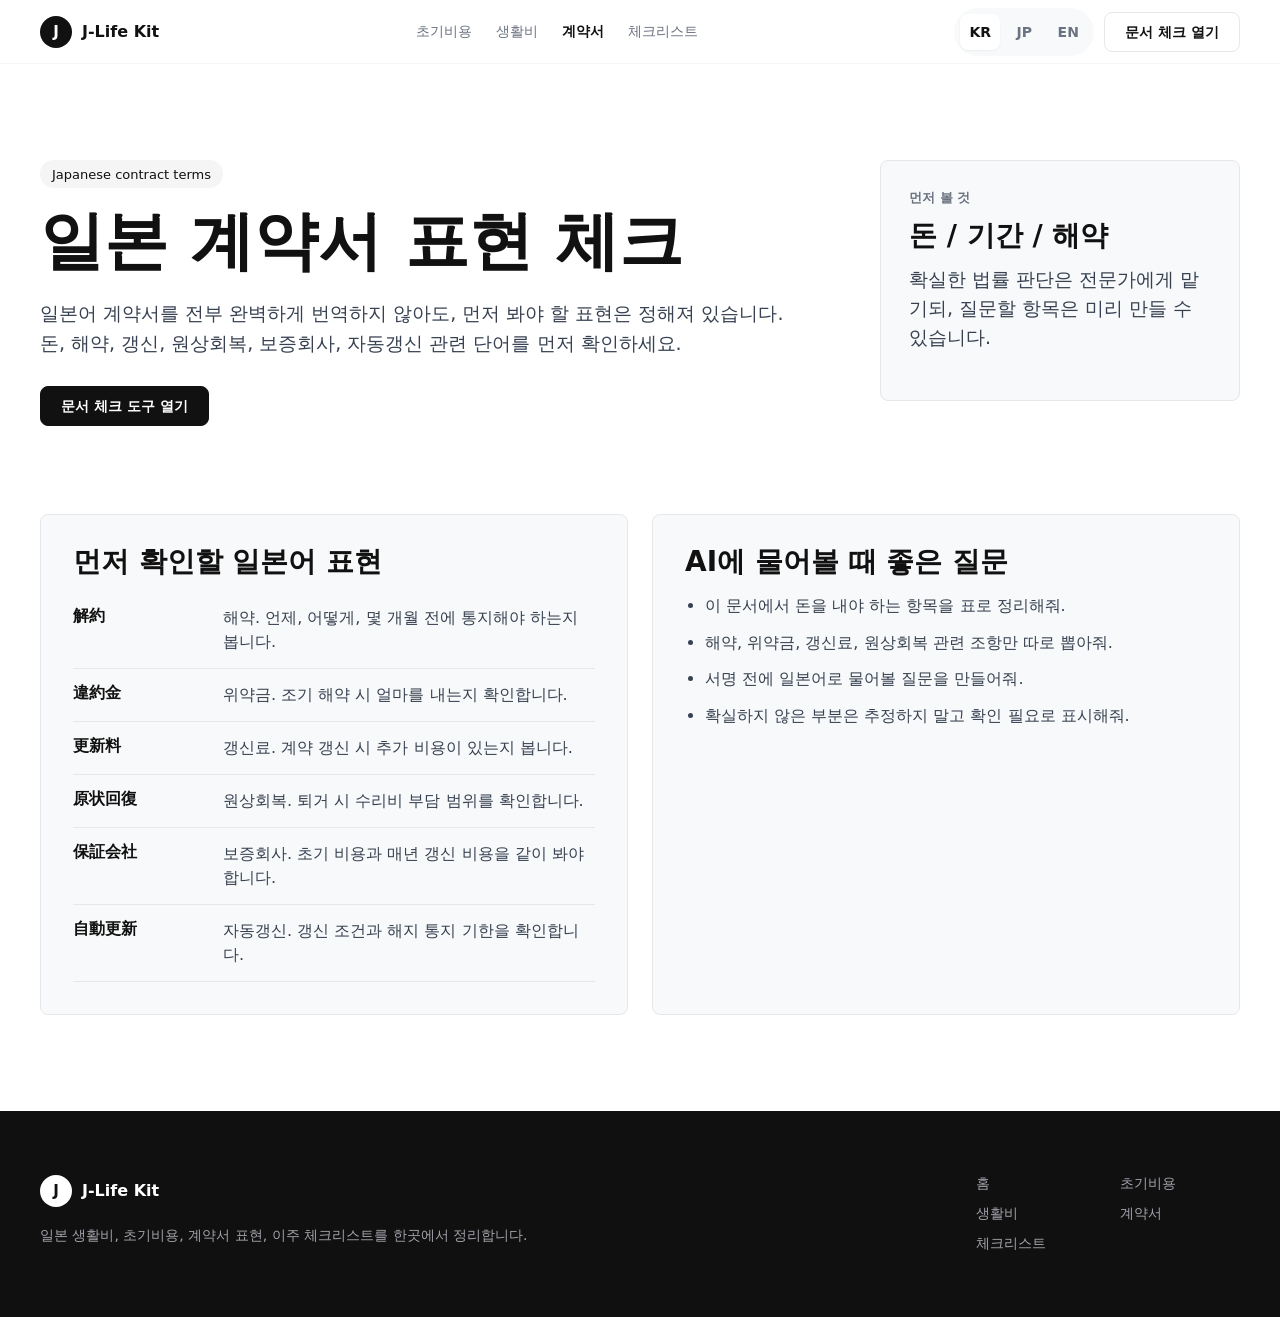
==== commit 479a23c6: "Add language switch to SEO pages" ====
--- a/site/contract-check.html
+++ b/site/contract-check.html
@@ -15,60 +15,67 @@
       gtag("config", "G-FX58EGKP0C");
     </script>
   </head>
-  <body class="seo-page">
+  <body class="seo-page" data-page="contract">
     <header class="top-nav">
       <a class="brand" href="index.html">
         <span class="brand-mark">J</span>
         <span>J-Life Kit</span>
       </a>
       <nav class="nav-links" aria-label="SEO pages">
-        <a href="move-in-cost.html">초기비용</a>
-        <a href="living-cost.html">생활비</a>
-        <a href="contract-check.html" aria-current="page">계약서</a>
-        <a href="moving-checklist.html">체크리스트</a>
+        <a href="move-in-cost.html" data-page-i18n="navMovein">초기비용</a>
+        <a href="living-cost.html" data-page-i18n="navLiving">생활비</a>
+        <a href="contract-check.html" aria-current="page" data-page-i18n="navContract">계약서</a>
+        <a href="moving-checklist.html" data-page-i18n="navChecklist">체크리스트</a>
       </nav>
-      <a class="button-secondary nav-cta" href="index.html?tool=document&utm_source=seo_page&utm_medium=internal&utm_campaign=contract_check#tool-card">문서 체크 열기</a>
+      <div class="nav-actions">
+        <div class="lang-switch" aria-label="Language">
+          <button class="lang-button active" data-page-lang="ko" type="button">KR</button>
+          <button class="lang-button" data-page-lang="ja" type="button">JP</button>
+          <button class="lang-button" data-page-lang="en" type="button">EN</button>
+        </div>
+        <a class="button-secondary nav-cta" href="index.html?tool=document&utm_source=seo_page&utm_medium=internal&utm_campaign=contract_check#tool-card" data-page-i18n="openTool">문서 체크 열기</a>
+      </div>
     </header>
 
     <main>
       <section class="seo-hero">
         <div>
-          <span class="badge-pill">Japanese contract terms</span>
-          <h1>일본 계약서 표현 체크</h1>
-          <p>일본어 계약서를 전부 완벽하게 번역하지 않아도, 먼저 봐야 할 표현은 정해져 있습니다. 돈, 해약, 갱신, 원상회복, 보증회사, 자동갱신 관련 단어를 먼저 확인하세요.</p>
+          <span class="badge-pill" data-page-i18n="badge">Japanese contract terms</span>
+          <h1 data-page-i18n="heading">일본 계약서 표현 체크</h1>
+          <p data-page-i18n="lead">일본어 계약서를 전부 완벽하게 번역하지 않아도, 먼저 봐야 할 표현은 정해져 있습니다. 돈, 해약, 갱신, 원상회복, 보증회사, 자동갱신 관련 단어를 먼저 확인하세요.</p>
           <div class="seo-cta-row">
-            <a class="button-primary" href="index.html?tool=document&utm_source=seo_page&utm_medium=internal&utm_campaign=contract_check#tool-card">문서 체크 도구 열기</a>
+            <a class="button-primary" href="index.html?tool=document&utm_source=seo_page&utm_medium=internal&utm_campaign=contract_check#tool-card" data-page-i18n="primaryCta">문서 체크 도구 열기</a>
           </div>
         </div>
         <aside class="seo-stat-panel">
-          <span>먼저 볼 것</span>
-          <strong>돈 / 기간 / 해약</strong>
-          <p>확실한 법률 판단은 전문가에게 맡기되, 질문할 항목은 미리 만들 수 있습니다.</p>
+          <span data-page-i18n="statLabel">먼저 볼 것</span>
+          <strong data-page-i18n="statTitle">돈 / 기간 / 해약</strong>
+          <p data-page-i18n="statText">확실한 법률 판단은 전문가에게 맡기되, 질문할 항목은 미리 만들 수 있습니다.</p>
         </aside>
       </section>
 
       <section class="seo-layout">
         <article class="seo-panel">
-          <h2>먼저 확인할 일본어 표현</h2>
+          <h2 data-page-i18n="firstTitle">먼저 확인할 일본어 표현</h2>
           <table class="seo-table">
             <tbody>
-              <tr><th>解約</th><td>해약. 언제, 어떻게, 몇 개월 전에 통지해야 하는지 봅니다.</td></tr>
-              <tr><th>違約金</th><td>위약금. 조기 해약 시 얼마를 내는지 확인합니다.</td></tr>
-              <tr><th>更新料</th><td>갱신료. 계약 갱신 시 추가 비용이 있는지 봅니다.</td></tr>
-              <tr><th>原状回復</th><td>원상회복. 퇴거 시 수리비 부담 범위를 확인합니다.</td></tr>
-              <tr><th>保証会社</th><td>보증회사. 초기 비용과 매년 갱신 비용을 같이 봐야 합니다.</td></tr>
-              <tr><th>自動更新</th><td>자동갱신. 갱신 조건과 해지 통지 기한을 확인합니다.</td></tr>
+              <tr><th>解約</th><td data-page-i18n="cancelDesc">해약. 언제, 어떻게, 몇 개월 전에 통지해야 하는지 봅니다.</td></tr>
+              <tr><th>違約金</th><td data-page-i18n="penaltyDesc">위약금. 조기 해약 시 얼마를 내는지 확인합니다.</td></tr>
+              <tr><th>更新料</th><td data-page-i18n="renewalDesc">갱신료. 계약 갱신 시 추가 비용이 있는지 봅니다.</td></tr>
+              <tr><th>原状回復</th><td data-page-i18n="restoreDesc">원상회복. 퇴거 시 수리비 부담 범위를 확인합니다.</td></tr>
+              <tr><th>保証会社</th><td data-page-i18n="guarantorDesc">보증회사. 초기 비용과 매년 갱신 비용을 같이 봐야 합니다.</td></tr>
+              <tr><th>自動更新</th><td data-page-i18n="autoRenewDesc">자동갱신. 갱신 조건과 해지 통지 기한을 확인합니다.</td></tr>
             </tbody>
           </table>
         </article>
 
         <article class="seo-panel">
-          <h2>AI에 물어볼 때 좋은 질문</h2>
+          <h2 data-page-i18n="secondTitle">AI에 물어볼 때 좋은 질문</h2>
           <ul class="seo-list">
-            <li>이 문서에서 돈을 내야 하는 항목을 표로 정리해줘.</li>
-            <li>해약, 위약금, 갱신료, 원상회복 관련 조항만 따로 뽑아줘.</li>
-            <li>서명 전에 일본어로 물어볼 질문을 만들어줘.</li>
-            <li>확실하지 않은 부분은 추정하지 말고 확인 필요로 표시해줘.</li>
+            <li data-page-i18n="q1">이 문서에서 돈을 내야 하는 항목을 표로 정리해줘.</li>
+            <li data-page-i18n="q2">해약, 위약금, 갱신료, 원상회복 관련 조항만 따로 뽑아줘.</li>
+            <li data-page-i18n="q3">서명 전에 일본어로 물어볼 질문을 만들어줘.</li>
+            <li data-page-i18n="q4">확실하지 않은 부분은 추정하지 말고 확인 필요로 표시해줘.</li>
           </ul>
         </article>
       </section>
@@ -82,16 +89,17 @@
             <span class="brand-mark">J</span>
             <span>J-Life Kit</span>
           </a>
-          <p>일본 생활비, 초기비용, 계약서 표현, 이주 체크리스트를 한곳에서 정리합니다.</p>
+          <p data-page-i18n="footerText">일본 생활비, 초기비용, 계약서 표현, 이주 체크리스트를 한곳에서 정리합니다.</p>
         </div>
         <div class="footer-links">
-          <a href="index.html">홈</a>
-          <a href="move-in-cost.html">초기비용</a>
-          <a href="living-cost.html">생활비</a>
-          <a href="contract-check.html">계약서</a>
-          <a href="moving-checklist.html">체크리스트</a>
+          <a href="index.html" data-page-i18n="footerHome">홈</a>
+          <a href="move-in-cost.html" data-page-i18n="navMovein">초기비용</a>
+          <a href="living-cost.html" data-page-i18n="navLiving">생활비</a>
+          <a href="contract-check.html" data-page-i18n="navContract">계약서</a>
+          <a href="moving-checklist.html" data-page-i18n="navChecklist">체크리스트</a>
         </div>
       </div>
     </footer>
+    <script src="page-i18n.js"></script>
   </body>
 </html>
--- a/site/styles.css
+++ b/site/styles.css
@@ -160,6 +160,10 @@
   gap: 10px;
 }
 
+.seo-page .nav-actions {
+  min-width: max-content;
+}
+
 .lang-switch,
 .nav-pill-group {
   display: flex;
@@ -1291,6 +1295,19 @@
     width: 100%;
   }
 
+  .seo-page .nav-actions {
+    display: grid;
+    grid-template-columns: 1fr;
+    justify-items: stretch;
+    gap: 10px;
+    min-width: 0;
+  }
+
+  .seo-page .lang-switch {
+    justify-content: center;
+    width: 100%;
+  }
+
   .hero-band,
   .section,
   .cta-band-light,
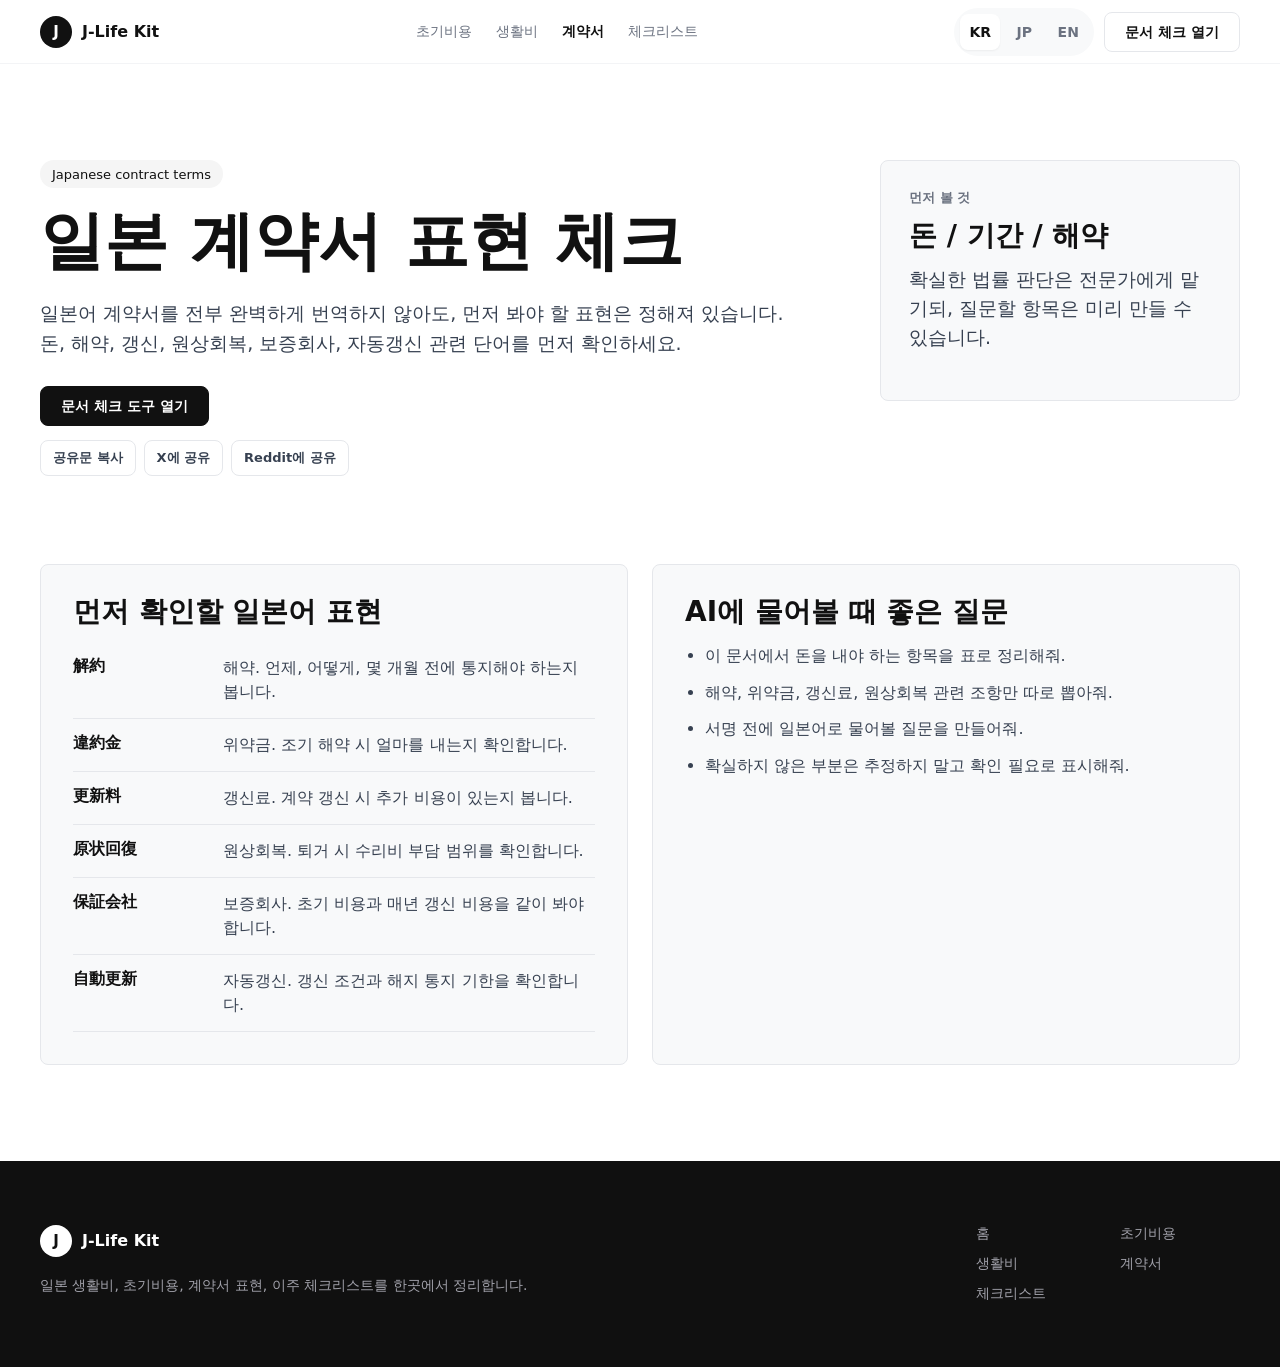
==== commit 956770c4: "Add automated organic growth hooks" ====
--- a/site/contract-check.html
+++ b/site/contract-check.html
@@ -6,6 +6,11 @@
     <title>일본 계약서 표현 체크 | J-Life Kit</title>
     <meta name="description" content="일본 임대차 계약서와 안내문에서 먼저 확인해야 할 해약, 위약금, 갱신료, 원상회복, 보증회사 표현을 정리했습니다.">
     <link rel="canonical" href="https://attwist.github.io/project_koru/contract-check.html">
+    <meta property="og:type" content="website">
+    <meta property="og:title" content="Japanese Contract Terms Check">
+    <meta property="og:description" content="Check Japanese lease terms such as cancellation, penalties, renewal fees, restoration, guarantor company, and automatic renewal.">
+    <meta property="og:url" content="https://attwist.github.io/project_koru/contract-check.html">
+    <meta name="twitter:card" content="summary">
     <link rel="stylesheet" href="styles.css">
     <script async src="https://www.googletagmanager.com/gtag/js?id=G-FX58EGKP0C"></script>
     <script>
@@ -45,6 +50,11 @@
           <p data-page-i18n="lead">일본어 계약서를 전부 완벽하게 번역하지 않아도, 먼저 봐야 할 표현은 정해져 있습니다. 돈, 해약, 갱신, 원상회복, 보증회사, 자동갱신 관련 단어를 먼저 확인하세요.</p>
           <div class="seo-cta-row">
             <a class="button-primary" href="index.html?tool=document&utm_source=seo_page&utm_medium=internal&utm_campaign=contract_check#tool-card" data-page-i18n="primaryCta">문서 체크 도구 열기</a>
+          </div>
+          <div class="share-strip" aria-label="Share">
+            <button class="share-button" type="button" data-share-copy data-page-i18n="copyShare">공유문 복사</button>
+            <a class="share-button" href="#" target="_blank" rel="noopener" data-share-x data-page-i18n="shareOnX">X에 공유</a>
+            <a class="share-button" href="#" target="_blank" rel="noopener" data-share-reddit data-page-i18n="shareOnReddit">Reddit에 공유</a>
           </div>
         </div>
         <aside class="seo-stat-panel">
@@ -100,6 +110,6 @@
         </div>
       </div>
     </footer>
-    <script src="page-i18n.js"></script>
+    <script src="page-i18n.js?v=nav-20260529"></script>
   </body>
 </html>
--- a/site/styles.css
+++ b/site/styles.css
@@ -1098,6 +1098,36 @@
   margin-top: 28px;
 }
 
+.share-strip {
+  display: flex;
+  flex-wrap: wrap;
+  gap: 8px;
+  margin-top: 14px;
+}
+
+.share-button {
+  display: inline-flex;
+  align-items: center;
+  justify-content: center;
+  min-height: 36px;
+  padding: 0 12px;
+  border: 1px solid var(--hairline);
+  border-radius: 8px;
+  color: var(--body);
+  background: var(--canvas);
+  font-size: 13px;
+  font-weight: 700;
+}
+
+.share-button:hover {
+  color: var(--ink);
+  border-color: var(--primary);
+}
+
+.share-button[type="button"] {
+  cursor: pointer;
+}
+
 .seo-stat-panel,
 .seo-panel {
   border: 1px solid var(--hairline);
@@ -1305,6 +1335,11 @@
 
   .seo-page .lang-switch {
     justify-content: center;
+    width: 100%;
+  }
+
+  .share-strip,
+  .share-button {
     width: 100%;
   }
 
